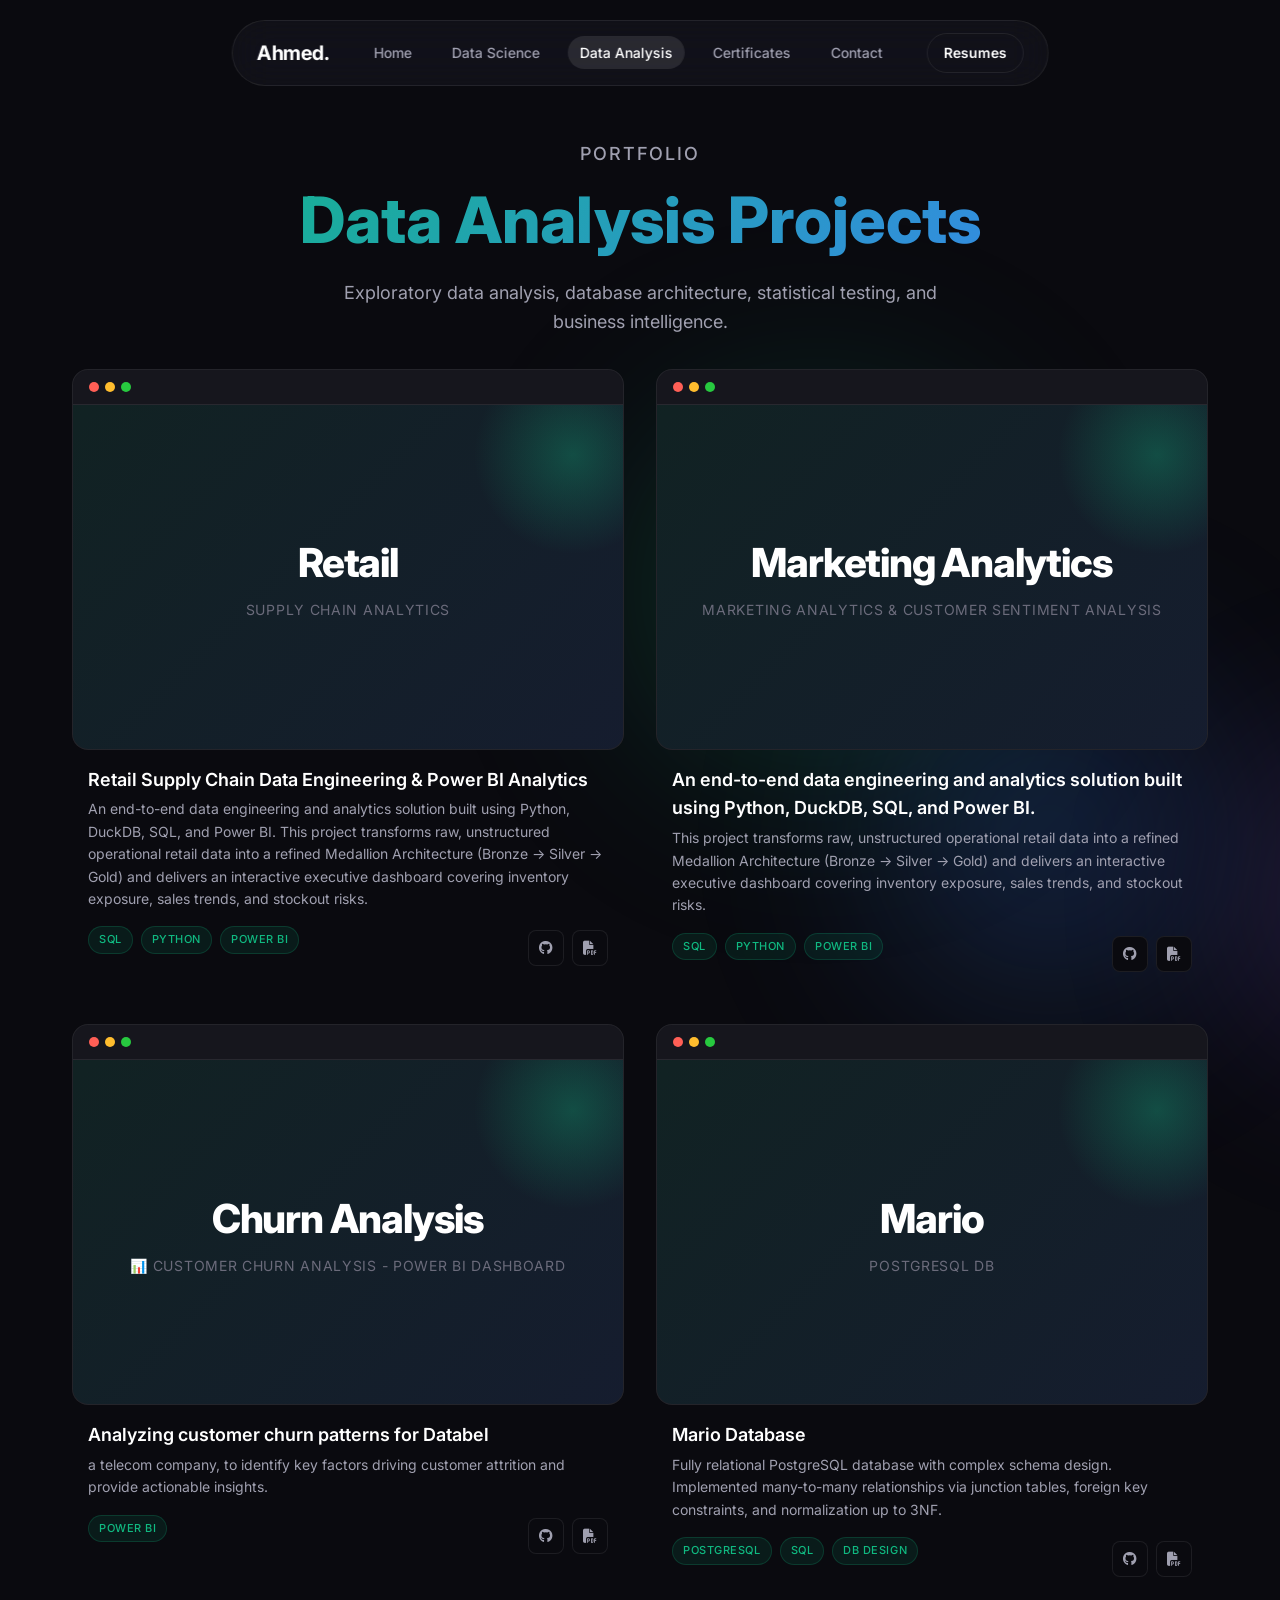
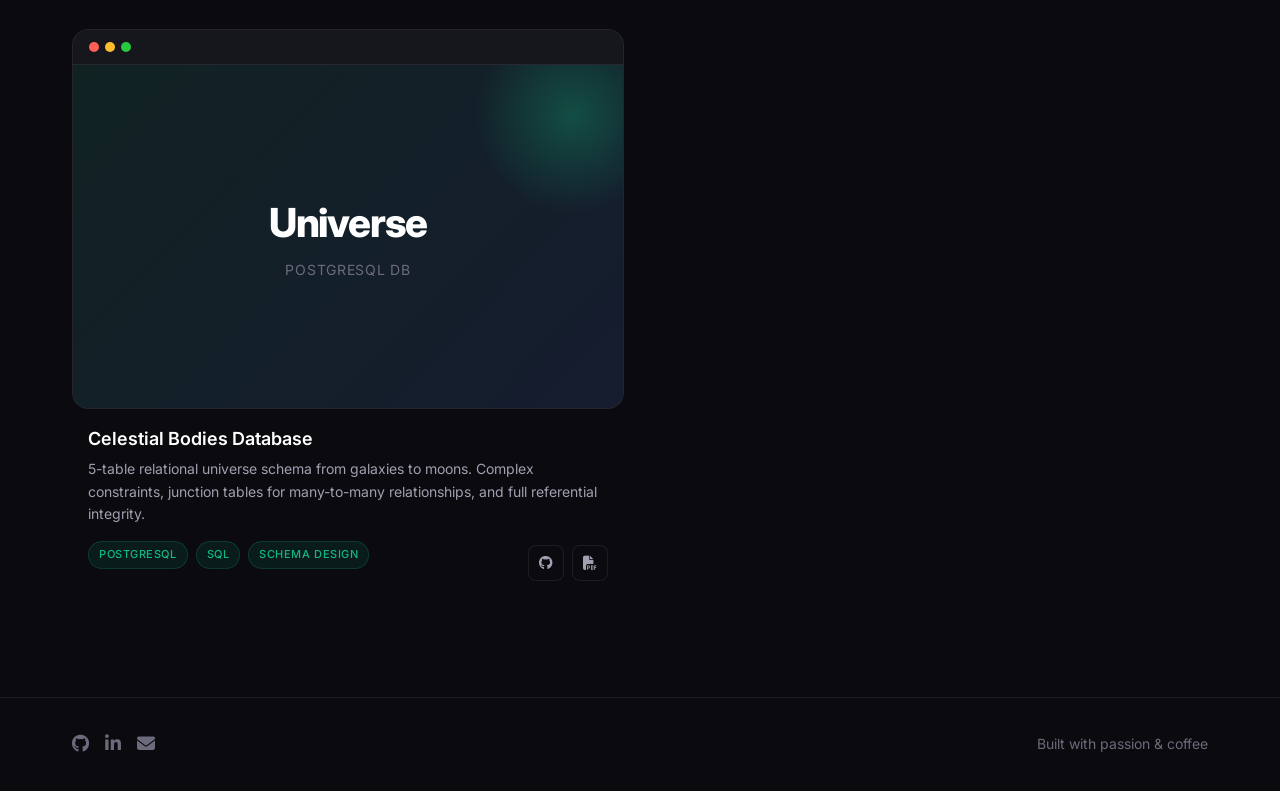
==== data-analysis.html @ 6b4f30db "Initial portfolio upload" ====
<!DOCTYPE html>
<html lang="en">
<head>
  <meta charset="UTF-8">
  <meta name="viewport" content="width=device-width, initial-scale=1.0">
  <title>Data Analysis Projects | Ahmed Iprahim</title>
  <link rel="preconnect" href="https://fonts.googleapis.com">
  <link href="https://fonts.googleapis.com/css2?family=Inter:wght@300;400;500;600;700;800&display=swap" rel="stylesheet">
  <link rel="stylesheet" href="css/style.css">
  <link rel="stylesheet" href="https://cdnjs.cloudflare.com/ajax/libs/font-awesome/6.5.1/css/all.min.css">
  <style>
    .page-header {
      padding-top: 140px;
      padding-bottom: var(--space-md);
      text-align: center;
    }

    .page-header h1 {
      font-size: clamp(2.5rem, 5vw, 4rem);
      font-weight: 800;
      margin-bottom: var(--space-xs);
      background: linear-gradient(135deg, #10b981, #3b82f6);
      -webkit-background-clip: text;
      -webkit-text-fill-color: transparent;
      background-clip: text;
    }

    .page-header p {
      color: var(--text-secondary);
      font-size: 1.125rem;
      max-width: 600px;
      margin: 0 auto;
    }

    .projects-grid {
      display: grid;
      grid-template-columns: repeat(auto-fill, minmax(380px, 1fr));
      gap: var(--space-md);
      padding-bottom: var(--space-xl);
    }

    .browser-mockup {
      position: relative;
      background: var(--bg-secondary);
      border: 1px solid var(--border-glass);
      border-radius: var(--radius-lg);
      overflow: hidden;
      transition: all 0.4s ease;
    }

    .browser-mockup:hover {
      transform: translateY(-6px);
      box-shadow: 0 20px 40px rgba(0, 0, 0, 0.4);
    }

    .browser-mockup::before {
      content: '';
      position: absolute;
      inset: 0;
      border-radius: var(--radius-lg);
      padding: 2px;
      background: linear-gradient(135deg, #10b981, #3b82f6);
      -webkit-mask: linear-gradient(#fff 0 0) content-box, linear-gradient(#fff 0 0);
      mask: linear-gradient(#fff 0 0) content-box, linear-gradient(#fff 0 0);
      -webkit-mask-composite: xor;
      mask-composite: exclude;
      opacity: 0;
      transition: opacity 0.4s ease;
      pointer-events: none;
    }

    .browser-mockup:hover::before {
      opacity: 1;
    }

    .browser-chrome {
      display: flex;
      align-items: center;
      gap: 6px;
      padding: 12px 16px;
      background: rgba(255, 255, 255, 0.02);
      border-bottom: 1px solid var(--border-glass);
    }

    .browser-dot {
      width: 10px;
      height: 10px;
      border-radius: 50%;
    }

    .browser-dot.red { background: #ff5f56; }
    .browser-dot.yellow { background: #ffbd2e; }
    .browser-dot.green { background: #27c93f; }

    .browser-content {
      aspect-ratio: 16 / 10;
      display: flex;
      align-items: center;
      justify-content: center;
      background: linear-gradient(135deg, rgba(16, 185, 129, 0.1), rgba(59, 130, 246, 0.1));
      position: relative;
      overflow: hidden;
    }

    .project-logo {
      font-size: 2.5rem;
      font-weight: 800;
      letter-spacing: -0.03em;
      color: var(--text-primary);
      text-align: center;
      z-index: 1;
    }

    .project-logo span {
      display: block;
      font-size: 0.875rem;
      font-weight: 400;
      color: var(--text-muted);
      margin-top: 4px;
      letter-spacing: 0.05em;
      text-transform: uppercase;
    }

    .browser-content::after {
      content: '';
      position: absolute;
      width: 200px;
      height: 200px;
      border-radius: 50%;
      background: radial-gradient(circle, rgba(16, 185, 129, 0.3), transparent 70%);
      top: -50px;
      right: -50px;
    }

    .card-info {
      padding: var(--space-sm);
    }

    .card-info h3 {
      font-size: 1.125rem;
      font-weight: 600;
      margin-bottom: 0.25rem;
    }

    .card-info p {
      color: var(--text-secondary);
      font-size: 0.875rem;
      line-height: 1.6;
      margin-bottom: var(--space-sm);
    }

    .card-meta {
      display: flex;
      justify-content: space-between;
      align-items: center;
    }

    .card-tags {
      display: flex;
      gap: 0.5rem;
      flex-wrap: wrap;
    }

    .card-tags span {
      padding: 0.25rem 0.625rem;
      background: rgba(16, 185, 129, 0.1);
      border: 1px solid rgba(16, 185, 129, 0.2);
      border-radius: var(--radius-full);
      font-size: 0.6875rem;
      font-weight: 500;
      color: #10b981;
      text-transform: uppercase;
      letter-spacing: 0.05em;
    }

    .card-links {
      display: flex;
      gap: 0.5rem;
    }

    .card-links a {
      width: 36px;
      height: 36px;
      display: flex;
      align-items: center;
      justify-content: center;
      border-radius: var(--radius-sm);
      background: var(--bg-primary);
      border: 1px solid var(--border-glass);
      color: var(--text-secondary);
      font-size: 0.875rem;
      text-decoration: none;
      transition: all 0.3s ease;
    }

    .card-links a:hover {
      color: var(--text-primary);
      border-color: #10b981;
    }

    @media (max-width: 768px) {
      .projects-grid {
        grid-template-columns: 1fr;
      }
    }
  </style>
</head>
<body>
  <div class="orb orb-1"></div>
  <div class="orb orb-2"></div>
  <div class="orb orb-3"></div>

  <nav class="glass-nav">
    <div class="nav-container">
      <a href="index.html" class="nav-logo">Ahmed.</a>
      <ul class="nav-links">
        <li><a href="index.html">Home</a></li>
        <li><a href="data-science.html">Data Science</a></li>
        <li><a href="data-analysis.html" class="active">Data Analysis</a></li>
        <li><a href="certificates.html">Certificates</a></li>
        <li><a href="contact.html">Contact</a></li>
      </ul>
      <a href="resume.html" class="nav-resume">Resumes</a>
    </div>
  </nav>

  <section class="page-header">
    <div class="container">
      <p class="section-label">Portfolio</p>
      <h1>Data Analysis Projects</h1>
      <p>Exploratory data analysis, database architecture, statistical testing, and business intelligence.</p>
    </div>
  </section>

  <section class="container">
    <div class="projects-grid">

      <!-- Project 1: Retail Supply Chain -->
      <div class="project-card">
        <div class="browser-mockup" onclick="window.open('assets/projects/retail-supply-chain-analytics.pdf', '_blank')" style="cursor: pointer;">
          <div class="browser-chrome">
            <span class="browser-dot red"></span>
            <span class="browser-dot yellow"></span>
            <span class="browser-dot green"></span>
          </div>
          <div class="browser-content">
            <div class="project-logo">
              Retail
              <span>Supply Chain Analytics</span>
            </div>
          </div>
        </div>
        <div class="card-info">
          <h3 onclick="window.open('assets/projects/retail-supply-chain-analytics.pdf', '_blank')" style="cursor: pointer;">Retail Supply Chain Data Engineering & Power BI Analytics</h3>
          <p onclick="window.open('assets/projects/retail-supply-chain-analytics.pdf', '_blank')" style="cursor: pointer;">An end-to-end data engineering and analytics solution built using Python, DuckDB, SQL, and Power BI. This project transforms raw, unstructured operational retail data into a refined Medallion Architecture (Bronze → Silver → Gold) and delivers an interactive executive dashboard covering inventory exposure, sales trends, and stockout risks.</p>
          <div class="card-meta">
            <div class="card-tags">
              <span>SQL</span>
              <span>Python</span>
              <span>Power BI</span>
            </div>
            <div class="card-links">
              <a href="https://github.com/afadamarcello-code/retail-supply-chain-analytics" target="_blank" aria-label="GitHub">
                <i class="fa-brands fa-github"></i>
              </a>
              <a href="assets/projects/retail-supply-chain-analytics.pdf" target="_blank" aria-label="View Dashboard">
                <i class="fa-solid fa-file-pdf"></i>
              </a>
            </div>
          </div>
        </div>
      </div>
      

      <!-- Project 2: Marketing Analytics -->
      <div class="project-card">
        <div class="browser-mockup" onclick="window.open('assets/projects/Marketing_Analytics_Dashboard.pdf', '_blank')" style="cursor: pointer;">
          <div class="browser-chrome">
            <span class="browser-dot red"></span>
            <span class="browser-dot yellow"></span>
            <span class="browser-dot green"></span>
          </div>
          <div class="browser-content">
            <div class="project-logo">
              Marketing Analytics 
              <span>Marketing Analytics & Customer Sentiment Analysis</span>
            </div>
          </div>
        </div>
        <div class="card-info">
          <h3 onclick="window.open('assets/projects/Marketing_Analytics_Dashboard.pdf', '_blank')" style="cursor: pointer;">An end-to-end data engineering and analytics solution built using Python, DuckDB, SQL, and Power BI.</h3>
          <p onclick="window.open('assets/projects/Marketing_Analytics_Dashboard.pdf', '_blank')" style="cursor: pointer;">This project transforms raw, unstructured operational retail data into a refined Medallion Architecture (Bronze → Silver → Gold) and delivers an interactive executive dashboard covering inventory exposure, sales trends, and stockout risks.</p>
          <div class="card-meta">
            <div class="card-tags">
              <span>SQL</span>
              <span>Python</span>
              <span>Power BI</span>
            </div>
            <div class="card-links">
              <a href="https://github.com/afadamarcello-code/marketing-analytics-sentiment-analysis" target="_blank" aria-label="GitHub">
                <i class="fa-brands fa-github"></i>
              </a>
              <a href="assets/projects/Marketing_Analytics_Dashboard.pdf" target="_blank" aria-label="View Dashboard">
                <i class="fa-solid fa-file-pdf"></i>
              </a>
            </div>
          </div>
        </div>
      </div>



      <!-- Project 3: Customer Churn Analysis - Power BI Dashboard -->
      <div class="project-card">
        <div class="browser-mockup" onclick="window.open('assets/projects/CustomerChurn.pdf', '_blank')" style="cursor: pointer;">
          <div class="browser-chrome">
            <span class="browser-dot red"></span>
            <span class="browser-dot yellow"></span>
            <span class="browser-dot green"></span>
          </div>
          <div class="browser-content">
            <div class="project-logo">
                 Churn Analysis
              <span>📊 Customer Churn Analysis - Power BI Dashboard</span>
            </div>
          </div>
        </div>
        <div class="card-info">
          <h3 onclick="window.open('assets/projects/CustomerChurn.pdf', '_blank')" style="cursor: pointer;">Analyzing customer churn patterns for Databel</h3>
          <p onclick="window.open('assets/projects/CustomerChurn.pdf', '_blank')" style="cursor: pointer;">a telecom company, to identify key factors driving customer attrition and provide actionable insights.</p>

          <div class="card-meta">
            <div class="card-tags">
              
              <span>Power BI</span>
            </div>
            <div class="card-links">
              <a href="https://github.com/afadamarcello-code/Customer-Churn-Analysis-PowerBI" target="_blank" aria-label="GitHub">
                <i class="fa-brands fa-github"></i>
              </a>
              <a href="assets/projects/CustomerChurn.pdf" target="_blank" aria-label="View Dashboard">
                <i class="fa-solid fa-file-pdf"></i>
              </a>
            </div>
          </div>
        </div>
      </div>

      <!-- Project 4: Mario Database -->
      <div class="project-card">
        <div class="browser-mockup" onclick="window.open('https://github.com/afadamarcello-code/mario-database-project', '_blank')" style="cursor: pointer;">
          <div class="browser-chrome">
            <span class="browser-dot red"></span>
            <span class="browser-dot yellow"></span>
            <span class="browser-dot green"></span>
          </div>
          <div class="browser-content">
            <div class="project-logo">
              Mario
              <span>PostgreSQL DB</span>
            </div>
          </div>
        </div>
        <div class="card-info">
          <h3 onclick="window.open('https://github.com/afadamarcello-code/mario-database-project', '_blank')" style="cursor: pointer;">Mario Database</h3>
          <p onclick="window.open('https://github.com/afadamarcello-code/mario-database-project', '_blank')" style="cursor: pointer;">Fully relational PostgreSQL database with complex schema design. Implemented many-to-many relationships via junction tables, foreign key constraints, and normalization up to 3NF.</p>
          <div class="card-meta">
            <div class="card-tags">
              <span>PostgreSQL</span>
              <span>SQL</span>
              <span>DB Design</span>
            </div>
            <div class="card-links">
              <a href="https://github.com/afadamarcello-code/mario-database-project" target="_blank" aria-label="GitHub">
                <i class="fa-brands fa-github"></i>
              </a>
              <a href="https://github.com/afadamarcello-code/mario-database-project" target="_blank" aria-label="View Dashboard">
                <i class="fa-solid fa-file-pdf"></i>
              </a>
            </div>
          </div>
        </div>
      </div>

      <!-- Project 3: Celestial Bodies -->
      <div class="project-card">
        <div class="browser-mockup" onclick="window.open('assets/projects/celestial-dashboard.pdf', '_blank')" style="cursor: pointer;">
          <div class="browser-chrome">
            <span class="browser-dot red"></span>
            <span class="browser-dot yellow"></span>
            <span class="browser-dot green"></span>
          </div>
          <div class="browser-content">
            <div class="project-logo">
              Universe
              <span>PostgreSQL DB</span>
            </div>
          </div>
        </div>
        <div class="card-info">
          <h3 onclick="window.open('assets/projects/celestial-dashboard.pdf', '_blank')" style="cursor: pointer;">Celestial Bodies Database</h3>
          <p onclick="window.open('assets/projects/celestial-dashboard.pdf', '_blank')" style="cursor: pointer;">5-table relational universe schema from galaxies to moons. Complex constraints, junction tables for many-to-many relationships, and full referential integrity.</p>
          <div class="card-meta">
            <div class="card-tags">
              <span>PostgreSQL</span>
              <span>SQL</span>
              <span>Schema Design</span>
            </div>
            <div class="card-links">
              <a href="https://github.com/afadamarcello-code/celestial-bodies-database" target="_blank" aria-label="GitHub">
                <i class="fa-brands fa-github"></i>
              </a>
              <a href="assets/projects/celestial-dashboard.pdf" target="_blank" aria-label="View Dashboard">
                <i class="fa-solid fa-file-pdf"></i>
              </a>
            </div>
          </div>
        </div>
      </div>

    </div>
  </section>

  <footer>
    <div class="container">
      <div class="footer-content">
        <div class="footer-social">
          <a href="https://github.com/afadamarcello-code" target="_blank"><i class="fa-brands fa-github"></i></a>
          <a href="https://linkedin.com/in/ahmed-iprahim-a51240133" target="_blank"><i class="fa-brands fa-linkedin-in"></i></a>
          <a href="mailto:ahmediprahim750@gmail.com"><i class="fa-solid fa-envelope"></i></a>
        </div>
        <p class="footer-text">Built with passion & coffee</p>
      </div>
    </div>
  </footer>

  <script src="js/script.js"></script>
</body>
</html>
---- css/style.css ----
/* ==========================================================================
   CRASH COURSE: CSS BASICS
   ==========================================================================

   CSS Syntax: selector { property: value; }

   Example:
   h1 { color: red; }
   ↑      ↑       ↑
   |      |       |
   What   What    How
   to     to      it looks
   style  change

   SELECTORS:
   - .class  → targets elements with class="class" (reusable)
   - #id     → targets element with id="id" (unique)
   - element → targets all <element> tags
   - *       → targets EVERYTHING (universal selector)
*/

/* ==========================================================================
   STEP 1: CSS VARIABLES (Custom Properties)
   ==========================================================================

   Variables let you define a value once, use it everywhere.
   If you want to change your primary color, you change ONE line.

   Syntax: --variable-name: value;
   Usage:  var(--variable-name);
*/
:root {
  /* 
    :root = the <html> element.
    Variables defined here are available everywhere.
  */

  /* Colors - AyaNexus Dark Theme */
  --bg-primary: #0a0a0f;       /* Deep black-blue background */
  --bg-secondary: #111118;      /* Slightly lighter for cards */
  --bg-glass: rgba(255, 255, 255, 0.03);  /* Semi-transparent white */
  --border-glass: rgba(255, 255, 255, 0.08); /* Subtle border */

  /* Text Colors */
  --text-primary: #ffffff;      /* Main headings */
  --text-secondary: #a0a0b0;    /* Body text, descriptions */
  --text-muted: #6b6b7b;        /* Dates, labels */

  /* Accent Colors (Gradients) */
  --accent-purple: #8b5cf6;
  --accent-blue: #3b82f6;
  --accent-green: #10b981;
  --accent-pink: #ec4899;
  --accent-orange: #f59e0b;

  /* Gradient Combinations */
  --gradient-purple: linear-gradient(135deg, #8b5cf6, #ec4899);
  --gradient-blue: linear-gradient(135deg, #3b82f6, #06b6d4);
  --gradient-green: linear-gradient(135deg, #10b981, #3b82f6);
  --gradient-orange: linear-gradient(135deg, #f59e0b, #ef4444);

  /* Typography */
  --font-main: 'Inter', -apple-system, BlinkMacSystemFont, sans-serif;
  /* 
    Font stack: Try Inter first. If unavailable, try system fonts.
    This ensures text looks good on all devices.
  */

  /* Spacing Scale */
  --space-xs: 0.5rem;   /* 8px */
  --space-sm: 1rem;     /* 16px */
  --space-md: 2rem;     /* 32px */
  --space-lg: 4rem;     /* 64px */
  --space-xl: 6rem;     /* 96px */

  /* Border Radius */
  --radius-sm: 8px;
  --radius-md: 12px;
  --radius-lg: 16px;
  --radius-xl: 24px;
  --radius-full: 9999px;  /* Perfect circle/pill */
}

/* ==========================================================================
   STEP 2: CSS RESET (Normalize Browser Defaults)
   ==========================================================================

   Browsers add default margins/paddings that differ.
   This resets everything to a consistent baseline.
*/
*,
*::before,
*::after {
  /* 
    * = universal selector (targets EVERY element)
    *::before = pseudo-element before content
    *::after = pseudo-element after content

    box-sizing: border-box;
    Makes padding and border INSIDE the element's total width.
    Without this, a 300px box with 20px padding becomes 340px.
    With this, it stays 300px (padding eats into the inside).
  */
  box-sizing: border-box;
  margin: 0;
  padding: 0;
}

html {
  /* Smooth scrolling when clicking nav links */
  scroll-behavior: smooth;
  /* Base font size: 16px. All "rem" units are relative to this. */
  font-size: 16px;
}

body {
  font-family: var(--font-main);
  background-color: var(--bg-primary);
  color: var(--text-primary);
  /* Line height: 1.6 = 160% of font size. Comfortable reading. */
  line-height: 1.6;
  /* Prevent horizontal scroll from orbs */
  overflow-x: hidden;
}

/* ==========================================================================
   STEP 3: UTILITY CLASSES (Reusable Building Blocks)
   ==========================================================================

   A "container" centers content and limits its width.
   Without this, text stretches across the entire screen on wide monitors.
*/
.container {
  max-width: 1200px;      /* Don't get wider than 1200px */
  margin: 0 auto;         /* Center horizontally (auto = equal left/right) */
  padding: 0 var(--space-md);  /* 32px padding on sides */
}

.section-title {
  font-size: 2.5rem;      /* 40px */
  font-weight: 700;       /* Bold */
  margin-bottom: var(--space-md);
  letter-spacing: -0.02em;  /* Slightly tighter letter spacing */
}

.section-label {
  color: var(--accent-purple);
  font-size: 0.875rem;    /* 14px */
  font-weight: 500;
  text-transform: uppercase;  /* ALL CAPS */
  letter-spacing: 0.1em;  /* Wide letter spacing */
  margin-bottom: var(--space-xs);
}

/* ==========================================================================
   STEP 4: FLOATING ORBS (The Mouse-Following Gradient Blobs)
   ==========================================================================

   These are large, blurred, colored circles that follow the mouse.
   They create the "AyaNexus" ambient glow effect.

   position: fixed = stays in viewport even when scrolling
   pointer-events: none = mouse clicks pass through (doesn't block clicking)
   filter: blur() = makes edges soft and glowy
   z-index: -1 = puts them BEHIND all content
*/
.orb {
  position: fixed;
  border-radius: 50%;     /* Perfect circle */
  filter: blur(100px);    /* Heavy blur = soft glow */
  opacity: 0.35;          /* Semi-transparent */
  pointer-events: none;   /* Click-through */
  z-index: -1;            /* Behind everything */
  transition: transform 0.4s ease-out;  /* Smooth movement */
}

.orb-1 {
  width: 500px;
  height: 500px;
  background: radial-gradient(circle, var(--accent-green), transparent 70%);
  top: 10%;
  left: 10%;
}

.orb-2 {
  width: 400px;
  height: 400px;
  background: radial-gradient(circle, var(--accent-purple), transparent 70%);
  top: 50%;
  right: 10%;
}

.orb-3 {
  width: 450px;
  height: 450px;
  background: radial-gradient(circle, var(--accent-blue), transparent 70%);
  bottom: 10%;
  left: 30%;
}

/* ==========================================================================
   STEP 5: NAVIGATION (Glassmorphism Pill)
   ==========================================================================

   Glassmorphism = frosted glass effect.
   backdrop-filter: blur() blurs whatever is behind the element.
   background: rgba() = semi-transparent background.
*/
.glass-nav {
  position: fixed;        /* Sticks to top when scrolling */
  top: 20px;             /* 20px from top */
  left: 50%;             /* Start at center */
  transform: translateX(-50%);  /* Shift back by half width (true center) */
  z-index: 1000;         /* Above everything else */

  /* Glass effect */
  background: var(--bg-glass);
  backdrop-filter: blur(20px) saturate(180%);
  -webkit-backdrop-filter: blur(20px) saturate(180%);  /* Safari support */
  border: 1px solid var(--border-glass);
  border-radius: var(--radius-full);  /* Pill shape */
  padding: 0.75rem 1.5rem;
}

.nav-container {
  display: flex;          /* Arrange children in a row */
  align-items: center;    /* Vertically center */
  gap: var(--space-md);   /* Space between items */
}

.nav-logo {
  font-size: 1.25rem;
  font-weight: 700;
  color: var(--text-primary);
  text-decoration: none;  /* Remove underline */
  letter-spacing: -0.02em;
}

.nav-links {
  display: flex;
  list-style: none;       /* Remove bullet points */
  gap: var(--space-sm);   /* Space between links */
}

.nav-links a {
  color: var(--text-secondary);
  text-decoration: none;
  font-size: 0.875rem;
  font-weight: 500;
  padding: 0.5rem 0.75rem;
  border-radius: var(--radius-full);
  transition: all 0.3s ease;  /* Smooth color change on hover */
}

/* 
   :hover = when mouse is over the element
   :active = when element is the current page
*/
.nav-links a:hover,
.nav-links a.active {
  color: var(--text-primary);
  background: rgba(255, 255, 255, 0.1);
}

.nav-resume {
  color: var(--text-primary);
  text-decoration: none;
  font-size: 0.875rem;
  font-weight: 600;
  padding: 0.5rem 1rem;
  border: 1px solid var(--border-glass);
  border-radius: var(--radius-full);
  transition: all 0.3s ease;
}

.nav-resume:hover {
  background: var(--text-primary);
  color: var(--bg-primary);
}

/* ==========================================================================
   STEP 6: HERO SECTION
   ==========================================================================
*/
#hero {
  min-height: 100vh;      /* At least full screen height */
  display: flex;
  align-items: center;    /* Vertically center */
  justify-content: center; /* Horizontally center */
  text-align: center;
  padding-top: 80px;      /* Space for fixed nav */
}

.greeting {
  color: var(--text-secondary);
  font-size: 1.125rem;    /* 18px */
  margin-bottom: var(--space-xs);
}

.hero-title {
  font-size: clamp(3rem, 8vw, 6rem);  /* Responsive: min 3rem, preferred 8vw, max 6rem */
  font-weight: 800;
  line-height: 1.1;
  margin-bottom: var(--space-sm);
  /* Gradient text effect */
  background: linear-gradient(135deg, #fff 0%, #a0a0b0 100%);
  -webkit-background-clip: text;
  -webkit-text-fill-color: transparent;
  background-clip: text;
}

.hero-subtitle {
  color: var(--text-secondary);
  font-size: 1.125rem;
  max-width: 600px;
  margin: 0 auto var(--space-md);
}

.social-links {
  display: flex;
  justify-content: center;
  gap: var(--space-sm);
}

.social-links a {
  width: 48px;
  height: 48px;
  display: flex;
  align-items: center;
  justify-content: center;
  border-radius: var(--radius-md);
  background: var(--bg-secondary);
  border: 1px solid var(--border-glass);
  color: var(--text-secondary);
  font-size: 1.25rem;
  text-decoration: none;
  transition: all 0.3s ease;
}

.social-links a:hover {
  color: var(--text-primary);
  border-color: var(--accent-purple);
  transform: translateY(-2px);  /* Slight lift */
  box-shadow: 0 0 20px rgba(139, 92, 246, 0.3);  /* Purple glow */
}

/* ==========================================================================
   STEP 7: TECH STACK MARQUEE (Infinite Scroll)
   ==========================================================================

   Marquee = content that scrolls horizontally forever.
   We use CSS animation to move the content, then duplicate it for seamless loop.
*/
#tech-stack {
  padding: var(--space-lg) 0;
  overflow: hidden;       /* Hide content that scrolls out */
}

.marquee {
  position: relative;
  width: 100%;
  overflow: hidden;
}

.marquee-content {
  display: flex;
  gap: var(--space-md);
  animation: marquee 25s linear infinite;
  /* 
     animation: name duration timing-function iteration-count
     linear = constant speed
     infinite = never stops
  */
  width: max-content;     /* Only as wide as content */
}

/* Pause animation on hover */
.marquee:hover .marquee-content {
  animation-play-state: paused;
}

@keyframes marquee {
  /* 
     @keyframes = define an animation sequence.
     from/to or 0%/100% = start/end states.
  */
  0% {
    transform: translateX(0);
  }
  100% {
    transform: translateX(-50%);  /* Move half way (because we duplicated content) */
  }
}

.tech-item {
  display: flex;
  align-items: center;
  gap: 0.5rem;
  padding: 0.75rem 1.5rem;
  background: var(--bg-secondary);
  border: 1px solid var(--border-glass);
  border-radius: var(--radius-full);
  color: var(--text-secondary);
  font-size: 0.9375rem;
  font-weight: 500;
  white-space: nowrap;    /* Don't wrap to next line */
  flex-shrink: 0;         /* Don't shrink when space is tight */
}

.tech-item i {
  font-size: 1.25rem;
  color: var(--accent-purple);
}

/* ==========================================================================
   STEP 8: SKILLS ACCORDION
   ==========================================================================
*/
#skills {
  padding: var(--space-xl) 0;
}

.skills-grid {
  display: grid;
  grid-template-columns: 1fr 1fr;  /* Two equal columns */
  gap: var(--space-lg);
  align-items: start;
}

/* 
   ACCORDION
   Each item has a header (button) and panel (content).
   Panel is hidden by default, shown when item is active.
*/
.accordion {
  display: flex;
  flex-direction: column;
  gap: var(--space-sm);
}

.accordion-item {
  background: var(--bg-secondary);
  border: 1px solid var(--border-glass);
  border-radius: var(--radius-md);
  overflow: hidden;       /* Hide panel when closed */
}

.accordion-header {
  width: 100%;
  display: flex;
  align-items: center;
  gap: var(--space-sm);
  padding: var(--space-sm) var(--space-md);
  background: none;
  border: none;
  color: var(--text-primary);
  font-family: inherit;
  font-size: 1rem;
  font-weight: 600;
  cursor: pointer;        /* Hand cursor on hover */
  text-align: left;
}

.accordion-icon {
  width: 36px;
  height: 36px;
  display: flex;
  align-items: center;
  justify-content: center;
  background: var(--gradient-purple);
  border-radius: var(--radius-sm);
  font-size: 0.875rem;
}

.accordion-header .arrow {
  margin-left: auto;      /* Push to right side */
  color: var(--text-muted);
  transition: transform 0.3s ease;
}

/* Rotate arrow when item is active */
.accordion-item.active .arrow {
  transform: rotate(180deg);
}

.accordion-panel {
  max-height: 0;          /* Hidden by default */
  overflow: hidden;
  transition: max-height 0.4s ease, padding 0.4s ease;
}

/* When item has "active" class, show panel */
.accordion-item.active .accordion-panel {
  max-height: 300px;      /* Enough height for content */
  padding: 0 var(--space-md) var(--space-sm) calc(var(--space-md) + 52px);
}

.accordion-panel p {
  color: var(--text-secondary);
  font-size: 0.9375rem;
  line-height: 1.7;
}

/* CODE BLOCK (Right side decoration) */
.code-block {
  background: var(--bg-secondary);
  border: 1px solid var(--border-glass);
  border-radius: var(--radius-md);
  overflow: hidden;
}

.code-header {
  display: flex;
  align-items: center;
  gap: 0.5rem;
  padding: 0.75rem var(--space-sm);
  background: rgba(255, 255, 255, 0.02);
  border-bottom: 1px solid var(--border-glass);
}

.dot {
  width: 12px;
  height: 12px;
  border-radius: 50%;
}

.dot.red { background: #ff5f56; }
.dot.yellow { background: #ffbd2e; }
.dot.green { background: #27c93f; }

.code-title {
  margin-left: auto;
  color: var(--text-muted);
  font-size: 0.75rem;
}

.code-body {
  padding: var(--space-sm);
  overflow-x: auto;
}

.code-body code {
  font-family: 'Fira Code', 'Consolas', monospace;
  font-size: 0.8125rem;
  color: var(--text-secondary);
  line-height: 1.8;
}

/* ==========================================================================
   STEP 9: PROJECT CATEGORY CARDS
   ==========================================================================
*/
#projects-preview {
  padding: var(--space-xl) 0;
}

.project-categories {
  display: grid;
  grid-template-columns: repeat(2, 1fr);  /* 2 columns */
  gap: var(--space-md);
}

.category-card {
  position: relative;
  background: var(--bg-secondary);
  border: 1px solid var(--border-glass);
  border-radius: var(--radius-lg);
  padding: var(--space-md);
  text-decoration: none;
  color: inherit;
  overflow: hidden;
  transition: all 0.4s ease;
}

/* Gradient glow behind card */
.card-glow {
  position: absolute;
  top: -50%;
  left: -50%;
  width: 200%;
  height: 200%;
  opacity: 0;
  transition: opacity 0.4s ease;
  pointer-events: none;
}

.ds-card .card-glow {
  background: radial-gradient(circle at center, rgba(139, 92, 246, 0.3), transparent 70%);
}

.da-card .card-glow {
  background: radial-gradient(circle at center, rgba(16, 185, 129, 0.3), transparent 70%);
}

.category-card:hover .card-glow {
  opacity: 1;
}

.category-card:hover {
  transform: translateY(-4px);
  border-color: rgba(139, 92, 246, 0.3);
}

.card-content {
  position: relative;     /* Above the glow */
  z-index: 1;
}

.card-content h3 {
  font-size: 1.5rem;
  margin-bottom: var(--space-xs);
}

.card-content p {
  color: var(--text-secondary);
  font-size: 0.9375rem;
  margin-bottom: var(--space-sm);
}

.card-tags {
  display: flex;
  flex-wrap: wrap;
  gap: 0.5rem;
  margin-bottom: var(--space-sm);
}

.card-tags span {
  padding: 0.25rem 0.75rem;
  background: rgba(255, 255, 255, 0.05);
  border-radius: var(--radius-full);
  font-size: 0.75rem;
  color: var(--text-muted);
}

.card-link {
  display: inline-flex;
  align-items: center;
  gap: 0.5rem;
  color: var(--accent-purple);
  font-size: 0.9375rem;
  font-weight: 600;
}

/* ==========================================================================
   STEP 10: CERTIFICATES PREVIEW
   ==========================================================================
*/
#certificates-preview {
  padding: var(--space-xl) 0;
  background: linear-gradient(180deg, transparent 0%, rgba(139, 92, 246, 0.03) 50%, transparent 100%);
}

.certs-grid {
  display: grid;
  grid-template-columns: repeat(4, 1fr);  /* 4 columns */
  gap: var(--space-sm);
  margin-bottom: var(--space-md);
}

.cert-card {
  background: var(--bg-secondary);
  border: 1px solid var(--border-glass);
  border-radius: var(--radius-md);
  padding: var(--space-sm);
  transition: all 0.3s ease;
}

.cert-card:hover {
  border-color: var(--accent-purple);
  transform: translateY(-2px);
}

.cert-org {
  color: var(--accent-purple);
  font-size: 0.75rem;
  font-weight: 600;
  text-transform: uppercase;
  letter-spacing: 0.05em;
  margin-bottom: 0.25rem;
}

.cert-card h4 {
  font-size: 0.9375rem;
  font-weight: 600;
  margin-bottom: 0.25rem;
}

.cert-date {
  color: var(--text-muted);
  font-size: 0.8125rem;
}

.center-btn {
  text-align: center;
}

.btn-outline {
  display: inline-block;
  padding: 0.75rem 1.5rem;
  border: 1px solid var(--border-glass);
  border-radius: var(--radius-full);
  color: var(--text-secondary);
  text-decoration: none;
  font-size: 0.9375rem;
  font-weight: 500;
  transition: all 0.3s ease;
}

.btn-outline:hover {
  border-color: var(--accent-purple);
  color: var(--text-primary);
  background: rgba(139, 92, 246, 0.1);
}

/* ==========================================================================
   STEP 11: CONTACT PREVIEW
   ==========================================================================
*/
#contact-preview {
  padding: var(--space-xl) 0;
}

.contact-grid {
  display: grid;
  grid-template-columns: 1fr 1fr;
  gap: var(--space-lg);
  align-items: center;
}

.contact-desc {
  color: var(--text-secondary);
  font-size: 1.0625rem;
  margin-bottom: var(--space-sm);
  max-width: 480px;
}

.contact-location {
  color: var(--text-muted);
  font-size: 0.9375rem;
}

.contact-location i {
  color: var(--accent-purple);
  margin-right: 0.5rem;
}

.contact-cta {
  display: flex;
  flex-direction: column;
  align-items: flex-start;
  gap: var(--space-sm);
}

.btn-primary {
  display: inline-block;
  padding: 0.875rem 2rem;
  background: var(--gradient-purple);
  color: white;
  text-decoration: none;
  font-size: 1rem;
  font-weight: 600;
  border-radius: var(--radius-full);
  transition: all 0.3s ease;
  border: none;
  cursor: pointer;
}

.btn-primary:hover {
  transform: translateY(-2px);
  box-shadow: 0 10px 30px rgba(139, 92, 246, 0.4);
}

.contact-social {
  display: flex;
  gap: var(--space-sm);
}

.contact-social a {
  width: 44px;
  height: 44px;
  display: flex;
  align-items: center;
  justify-content: center;
  border-radius: var(--radius-full);
  background: var(--bg-secondary);
  border: 1px solid var(--border-glass);
  color: var(--text-secondary);
  text-decoration: none;
  transition: all 0.3s ease;
}

.contact-social a:hover {
  color: var(--text-primary);
  border-color: var(--accent-purple);
}

/* ==========================================================================
   STEP 12: FOOTER
   ==========================================================================
*/
footer {
  padding: var(--space-md) 0;
  border-top: 1px solid var(--border-glass);
}

.footer-content {
  display: flex;
  justify-content: space-between;  /* Push to edges */
  align-items: center;
}

.footer-social {
  display: flex;
  gap: var(--space-sm);
}

.footer-social a {
  color: var(--text-muted);
  font-size: 1.125rem;
  text-decoration: none;
  transition: color 0.3s ease;
}

.footer-social a:hover {
  color: var(--text-primary);
}

.footer-text {
  color: var(--text-muted);
  font-size: 0.875rem;
}

/* ==========================================================================
   STEP 13: RESPONSIVE DESIGN (Mobile)
   ==========================================================================

   @media = "if screen width is less than X, apply these styles."
   This makes your site look good on phones.
*/
@media (max-width: 768px) {
  /* On screens narrower than 768px (tablets/phones): */

  .nav-links {
    display: none;        /* Hide nav links on mobile */
  }

  .hero-title {
    font-size: 3rem;      /* Smaller title */
  }

  .skills-grid,
  .project-categories,
  .contact-grid {
    grid-template-columns: 1fr;  /* Single column */
  }

  .certs-grid {
    grid-template-columns: repeat(2, 1fr);  /* 2 columns on mobile */
  }

  .section-title {
    font-size: 2rem;
  }
}
/* Fix nav text wrapping */
.nav-links a {
  white-space: nowrap;
}

/* If nav still wraps on smaller screens, reduce padding */
@media (max-width: 900px) {
  .nav-links {
    gap: 1rem;
  }
  .nav-links a {
    font-size: 0.8125rem;
    padding: 0.375rem 0.625rem;
  }
}
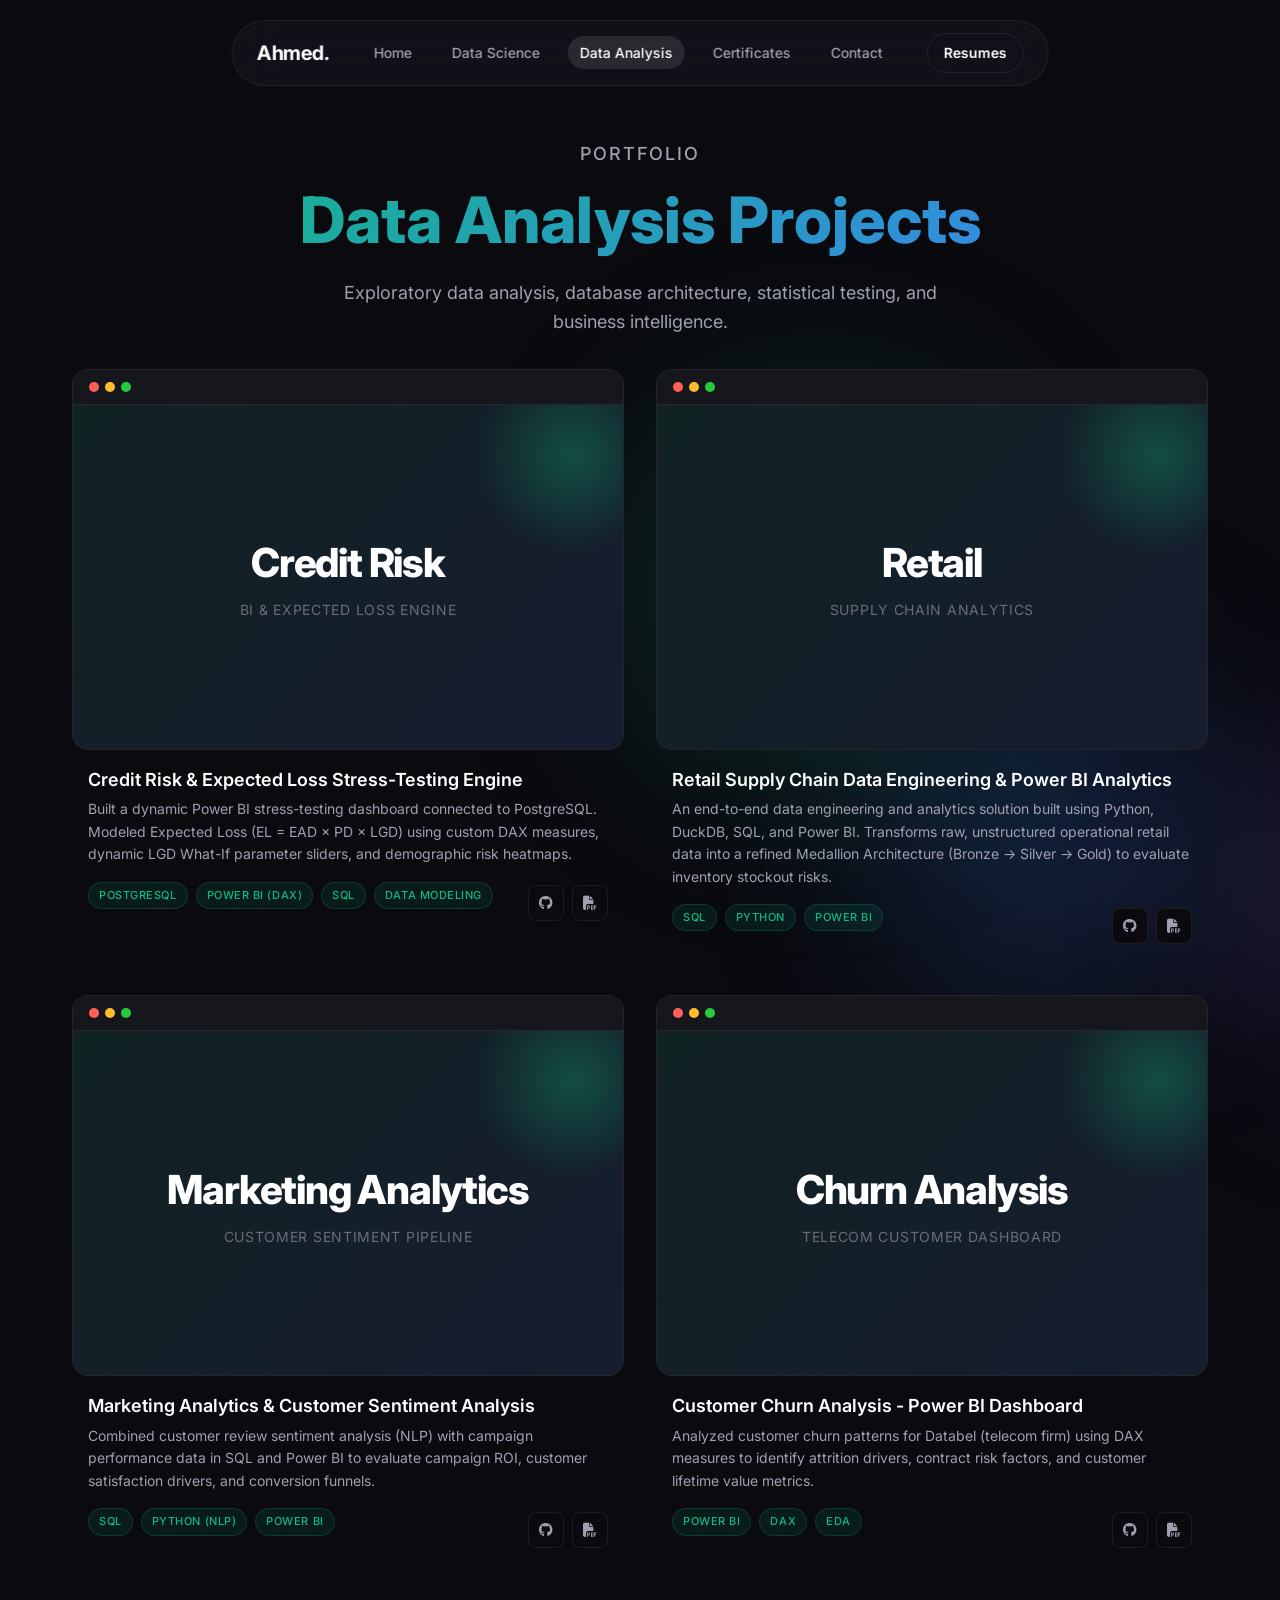
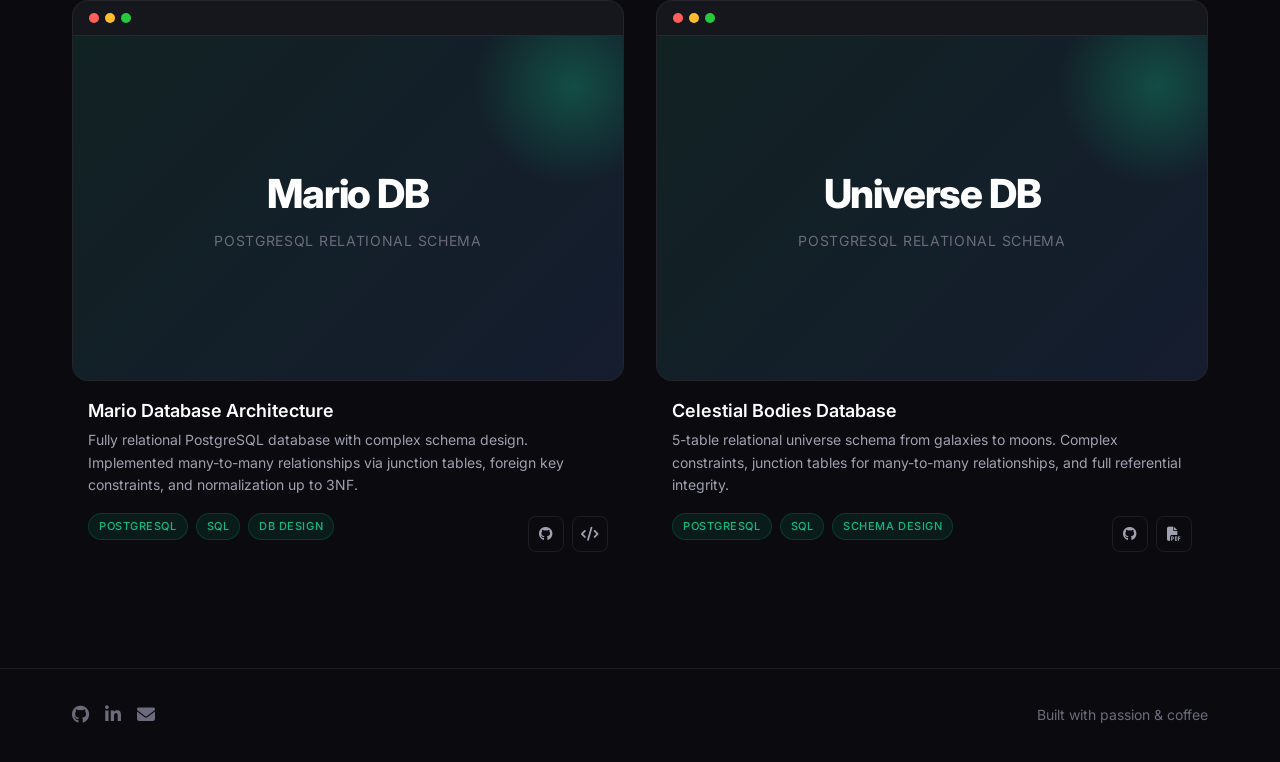
==== commit 67210875: "Updated projects" ====
--- a/data-analysis.html
+++ b/data-analysis.html
@@ -235,7 +235,44 @@
   <section class="container">
     <div class="projects-grid">
 
-      <!-- Project 1: Retail Supply Chain -->
+      <!-- Flagship Project: Credit Risk & Expected Loss Engine -->
+      <div class="project-card">
+        <div class="browser-mockup" onclick="window.open('assets/projects/powerbi.png', '_blank')" style="cursor: pointer;">
+          <div class="browser-chrome">
+            <span class="browser-dot red"></span>
+            <span class="browser-dot yellow"></span>
+            <span class="browser-dot green"></span>
+          </div>
+          <div class="browser-content">
+            <div class="project-logo">
+              Credit Risk
+              <span>BI & Expected Loss Engine</span>
+            </div>
+          </div>
+        </div>
+        <div class="card-info">
+          <h3 onclick="window.open('assets/projects/powerbi.png', '_blank')" style="cursor: pointer;">Credit Risk & Expected Loss Stress-Testing Engine</h3>
+          <p onclick="window.open('assets/projects/powerbi.png', '_blank')" style="cursor: pointer;">Built a dynamic Power BI stress-testing dashboard connected to PostgreSQL. Modeled Expected Loss (EL = EAD × PD × LGD) using custom DAX measures, dynamic LGD What-If parameter sliders, and demographic risk heatmaps.</p>
+          <div class="card-meta">
+            <div class="card-tags">
+              <span>PostgreSQL</span>
+              <span>Power BI (DAX)</span>
+              <span>SQL</span>
+              <span>Data Modeling</span>
+            </div>
+            <div class="card-links">
+              <a href="https://github.com/afadamarcello-code/credit-risk-expected-loss-engine" target="_blank" aria-label="GitHub">
+                <i class="fa-brands fa-github"></i>
+              </a>
+              <a href="assets/projects/powerbi.png" target="_blank" aria-label="View Dashboard">
+                <i class="fa-solid fa-file-pdf"></i>
+              </a>
+            </div>
+          </div>
+        </div>
+      </div>
+
+      <!-- Project 2: Retail Supply Chain -->
       <div class="project-card">
         <div class="browser-mockup" onclick="window.open('assets/projects/retail-supply-chain-analytics.pdf', '_blank')" style="cursor: pointer;">
           <div class="browser-chrome">
@@ -252,7 +289,7 @@
         </div>
         <div class="card-info">
           <h3 onclick="window.open('assets/projects/retail-supply-chain-analytics.pdf', '_blank')" style="cursor: pointer;">Retail Supply Chain Data Engineering & Power BI Analytics</h3>
-          <p onclick="window.open('assets/projects/retail-supply-chain-analytics.pdf', '_blank')" style="cursor: pointer;">An end-to-end data engineering and analytics solution built using Python, DuckDB, SQL, and Power BI. This project transforms raw, unstructured operational retail data into a refined Medallion Architecture (Bronze → Silver → Gold) and delivers an interactive executive dashboard covering inventory exposure, sales trends, and stockout risks.</p>
+          <p onclick="window.open('assets/projects/retail-supply-chain-analytics.pdf', '_blank')" style="cursor: pointer;">An end-to-end data engineering and analytics solution built using Python, DuckDB, SQL, and Power BI. Transforms raw, unstructured operational retail data into a refined Medallion Architecture (Bronze → Silver → Gold) to evaluate inventory stockout risks.</p>
           <div class="card-meta">
             <div class="card-tags">
               <span>SQL</span>
@@ -270,9 +307,8 @@
           </div>
         </div>
       </div>
-      
-
-      <!-- Project 2: Marketing Analytics -->
+
+      <!-- Project 3: Marketing Analytics (FIXED DUPLICATE TEXT) -->
       <div class="project-card">
         <div class="browser-mockup" onclick="window.open('assets/projects/Marketing_Analytics_Dashboard.pdf', '_blank')" style="cursor: pointer;">
           <div class="browser-chrome">
@@ -282,18 +318,18 @@
           </div>
           <div class="browser-content">
             <div class="project-logo">
-              Marketing Analytics 
-              <span>Marketing Analytics & Customer Sentiment Analysis</span>
-            </div>
-          </div>
-        </div>
-        <div class="card-info">
-          <h3 onclick="window.open('assets/projects/Marketing_Analytics_Dashboard.pdf', '_blank')" style="cursor: pointer;">An end-to-end data engineering and analytics solution built using Python, DuckDB, SQL, and Power BI.</h3>
-          <p onclick="window.open('assets/projects/Marketing_Analytics_Dashboard.pdf', '_blank')" style="cursor: pointer;">This project transforms raw, unstructured operational retail data into a refined Medallion Architecture (Bronze → Silver → Gold) and delivers an interactive executive dashboard covering inventory exposure, sales trends, and stockout risks.</p>
+              Marketing Analytics
+              <span>Customer Sentiment Pipeline</span>
+            </div>
+          </div>
+        </div>
+        <div class="card-info">
+          <h3 onclick="window.open('assets/projects/Marketing_Analytics_Dashboard.pdf', '_blank')" style="cursor: pointer;">Marketing Analytics & Customer Sentiment Analysis</h3>
+          <p onclick="window.open('assets/projects/Marketing_Analytics_Dashboard.pdf', '_blank')" style="cursor: pointer;">Combined customer review sentiment analysis (NLP) with campaign performance data in SQL and Power BI to evaluate campaign ROI, customer satisfaction drivers, and conversion funnels.</p>
           <div class="card-meta">
             <div class="card-tags">
               <span>SQL</span>
-              <span>Python</span>
+              <span>Python (NLP)</span>
               <span>Power BI</span>
             </div>
             <div class="card-links">
@@ -308,9 +344,7 @@
         </div>
       </div>
 
-
-
-      <!-- Project 3: Customer Churn Analysis - Power BI Dashboard -->
+      <!-- Project 4: Customer Churn Analysis -->
       <div class="project-card">
         <div class="browser-mockup" onclick="window.open('assets/projects/CustomerChurn.pdf', '_blank')" style="cursor: pointer;">
           <div class="browser-chrome">
@@ -320,19 +354,19 @@
           </div>
           <div class="browser-content">
             <div class="project-logo">
-                 Churn Analysis
-              <span>📊 Customer Churn Analysis - Power BI Dashboard</span>
-            </div>
-          </div>
-        </div>
-        <div class="card-info">
-          <h3 onclick="window.open('assets/projects/CustomerChurn.pdf', '_blank')" style="cursor: pointer;">Analyzing customer churn patterns for Databel</h3>
-          <p onclick="window.open('assets/projects/CustomerChurn.pdf', '_blank')" style="cursor: pointer;">a telecom company, to identify key factors driving customer attrition and provide actionable insights.</p>
-
-          <div class="card-meta">
-            <div class="card-tags">
-              
+              Churn Analysis
+              <span>Telecom Customer Dashboard</span>
+            </div>
+          </div>
+        </div>
+        <div class="card-info">
+          <h3 onclick="window.open('assets/projects/CustomerChurn.pdf', '_blank')" style="cursor: pointer;">Customer Churn Analysis - Power BI Dashboard</h3>
+          <p onclick="window.open('assets/projects/CustomerChurn.pdf', '_blank')" style="cursor: pointer;">Analyzed customer churn patterns for Databel (telecom firm) using DAX measures to identify attrition drivers, contract risk factors, and customer lifetime value metrics.</p>
+          <div class="card-meta">
+            <div class="card-tags">
               <span>Power BI</span>
+              <span>DAX</span>
+              <span>EDA</span>
             </div>
             <div class="card-links">
               <a href="https://github.com/afadamarcello-code/Customer-Churn-Analysis-PowerBI" target="_blank" aria-label="GitHub">
@@ -346,7 +380,7 @@
         </div>
       </div>
 
-      <!-- Project 4: Mario Database -->
+      <!-- Project 5: Mario Database -->
       <div class="project-card">
         <div class="browser-mockup" onclick="window.open('https://github.com/afadamarcello-code/mario-database-project', '_blank')" style="cursor: pointer;">
           <div class="browser-chrome">
@@ -356,13 +390,13 @@
           </div>
           <div class="browser-content">
             <div class="project-logo">
-              Mario
-              <span>PostgreSQL DB</span>
-            </div>
-          </div>
-        </div>
-        <div class="card-info">
-          <h3 onclick="window.open('https://github.com/afadamarcello-code/mario-database-project', '_blank')" style="cursor: pointer;">Mario Database</h3>
+              Mario DB
+              <span>PostgreSQL Relational Schema</span>
+            </div>
+          </div>
+        </div>
+        <div class="card-info">
+          <h3 onclick="window.open('https://github.com/afadamarcello-code/mario-database-project', '_blank')" style="cursor: pointer;">Mario Database Architecture</h3>
           <p onclick="window.open('https://github.com/afadamarcello-code/mario-database-project', '_blank')" style="cursor: pointer;">Fully relational PostgreSQL database with complex schema design. Implemented many-to-many relationships via junction tables, foreign key constraints, and normalization up to 3NF.</p>
           <div class="card-meta">
             <div class="card-tags">
@@ -374,15 +408,15 @@
               <a href="https://github.com/afadamarcello-code/mario-database-project" target="_blank" aria-label="GitHub">
                 <i class="fa-brands fa-github"></i>
               </a>
-              <a href="https://github.com/afadamarcello-code/mario-database-project" target="_blank" aria-label="View Dashboard">
-                <i class="fa-solid fa-file-pdf"></i>
-              </a>
-            </div>
-          </div>
-        </div>
-      </div>
-
-      <!-- Project 3: Celestial Bodies -->
+              <a href="https://github.com/afadamarcello-code/mario-database-project" target="_blank" aria-label="View Code">
+                <i class="fa-solid fa-code"></i>
+              </a>
+            </div>
+          </div>
+        </div>
+      </div>
+
+      <!-- Project 6: Celestial Bodies -->
       <div class="project-card">
         <div class="browser-mockup" onclick="window.open('assets/projects/celestial-dashboard.pdf', '_blank')" style="cursor: pointer;">
           <div class="browser-chrome">
@@ -392,8 +426,8 @@
           </div>
           <div class="browser-content">
             <div class="project-logo">
-              Universe
-              <span>PostgreSQL DB</span>
+              Universe DB
+              <span>PostgreSQL Relational Schema</span>
             </div>
           </div>
         </div>
